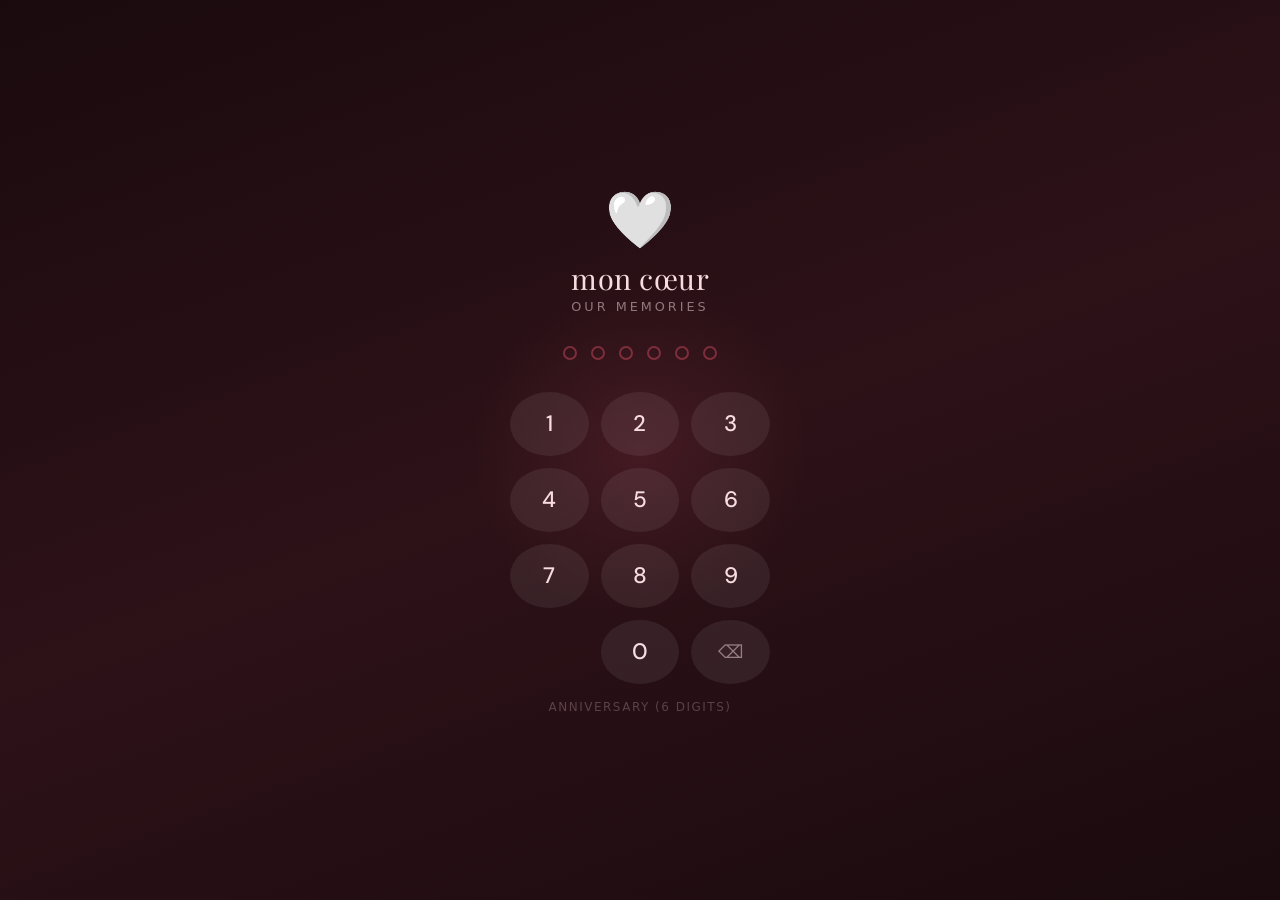
==== index.html @ a06420ff "1" ====
<!DOCTYPE html>
<html lang="en">
<head>
  <meta charset="UTF-8" />
  <meta name="viewport" content="width=device-width, initial-scale=1.0, maximum-scale=1.0" />
  <title>mon cœur 🤍</title>
  <link rel="preconnect" href="https://fonts.googleapis.com" />
  <link href="https://fonts.googleapis.com/css2?family=Playfair+Display:ital,wght@0,400;0,600;1,400&family=DM+Sans:wght@300;400;500&display=swap" rel="stylesheet" />
  <link rel="stylesheet" href="styles.css" />
</head>
<body>

<!-- ====== 🔒 LOCK SCREEN ====== -->
<div id="lockScreen" class="lock-screen">
  <div class="lock-glow"></div>
  <div class="lock-container">
    <div class="lock-logo">🤍</div>
    <div class="lock-title">mon cœur</div>
    <div class="lock-sub">our memories</div>
    <div class="pin-dots" id="pinDots">
      <div class="pin-dot"></div>
      <div class="pin-dot"></div>
      <div class="pin-dot"></div>
      <div class="pin-dot"></div>
      <div class="pin-dot"></div>
      <div class="pin-dot"></div>
    </div>
    <div class="keypad" id="keypad">
      <button class="key" data-k="1">1</button>
      <button class="key" data-k="2">2</button>
      <button class="key" data-k="3">3</button>
      <button class="key" data-k="4">4</button>
      <button class="key" data-k="5">5</button>
      <button class="key" data-k="6">6</button>
      <button class="key" data-k="7">7</button>
      <button class="key" data-k="8">8</button>
      <button class="key" data-k="9">9</button>
      <button class="key" data-k="" style="background:transparent;box-shadow:none;cursor:default;"></button>
      <button class="key" data-k="0">0</button>
      <button class="key del" id="delKey">⌫</button>
    </div>
    <div class="pin-hint" id="pinHint">anniversary (6 digits)</div>
  </div>
</div>

<!-- ====== HUB PAGE (locked behind PIN) ====== -->
<div id="pageHub" class="page">
  <div class="nav-row" style="justify-content:flex-end;">
    <span class="hub-icon">💕</span>
  </div>
  <h2>our little world</h2>
  <div class="subtitle">every moment with you is a treasure</div>

  <!-- photo strip -->
  <div class="photo-strip">
    <img class="hub-photo" src="images/ohima (1).jpeg" alt="us" />
    <img class="hub-photo" src="images/ohima (1).jpg" alt="us" />
    <img class="hub-photo" src="images/ohima (2).jpeg" alt="us" />
    <img class="hub-photo" src="images/ohima (3).jpg" alt="us" />
    <img class="hub-photo" src="images/ohima (4).jpg" alt="us" />
  </div>

  <div class="hub-cards">
    <div class="hub-card" data-page="reasons">
      <span class="card-icon">🥰</span>
      <div class="card-text"><h3>14 reasons</h3><p>why you're everything</p></div>
    </div>
    <div class="hub-card" data-page="surprise">
      <span class="card-icon">🗺️</span>
      <div class="card-text"><h3>memory game</h3><p>our little adventure</p></div>
    </div>
    <div class="hub-card" data-page="letters">
      <span class="card-icon">💌</span>
      <div class="card-text"><h3>open when…</h3><p>5 letters for you</p></div>
    </div>
    <div class="hub-card" data-page="gallery">
      <span class="card-icon">📸</span>
      <div class="card-text"><h3>gallery</h3><p>your smile</p></div>
    </div>
    <div class="hub-card" data-page="vault">
      <span class="card-icon">✨</span>
      <div class="card-text"><h3>memory vault</h3><p>our story, moment by moment</p></div>
    </div>
    <div class="hub-card" data-page="add">
      <span class="card-icon">＋</span>
      <div class="card-text"><h3>add a memory</h3><p>capture a new moment</p></div>
    </div>
  </div>
</div>

<!-- ====== 14 REASONS ====== -->
<div id="pageReasons" class="page">
  <div class="nav-row">
    <button class="back-btn" data-back>←</button>
    <h2 style="margin:0;">14 reasons</h2>
  </div>
  <div class="reasons-grid" id="reasonsGrid"></div>
  <div class="counter" id="reasonCounter">1 / 14 revealed</div>
  <button class="reveal-btn" id="revealOneMore">reveal one more ✨</button>
  <button class="reveal-btn hidden" id="revealAllBtn" style="background:#b13e4b; margin-top:8px;">reveal all 💖</button>
</div>

<!-- ====== SURPRISE GAME ====== -->
<div id="pageSurprise" class="page">
  <div class="nav-row">
    <button class="back-btn" data-back>←</button>
    <h2 style="margin:0;">memory game</h2>
  </div>
  <div class="game-area">
    <div id="gameStart">
      <div style="font-size:2.5rem; margin:20px 0;">🗺️</div>
      <p style="font-size:1.2rem; color:#b3434f;">ready for a tiny adventure?</p>
      <p style="color:#ac7b81; margin:10px 0 20px;">answer questions about us and unlock memories</p>
      <button class="reveal-btn" id="startGameBtn">let's go →</button>
    </div>
    <div id="gamePlay" class="hidden">
      <div id="questionBox" style="font-size:1.5rem; font-weight:600; color:#b13e4b; margin:20px 0 10px;"></div>
      <div class="options-box" id="optionsBox"></div>
      <div id="gameProgress" style="color:#b85763; margin-top:10px;">question 1 of 4</div>
    </div>
    <div id="gameEnd" class="hidden">
      <div style="font-size:3.5rem;">🎉</div>
      <h2 style="margin:10px 0;">you did it!</h2>
      <p style="color:#b85763;">our story keeps growing, and I can't wait for every next chapter with you.</p>
      <button class="reveal-btn" onclick="location.reload()">play again</button>
    </div>
  </div>
</div>

<!-- ====== GALLERY ====== -->
<div id="pageGallery" class="page">
  <div class="nav-row">
    <button class="back-btn" data-back>←</button>
    <h2 style="margin:0;">your smile</h2>
  </div>
  <div class="gallery-grid" id="galleryGrid"></div>
</div>

<!-- ====== MEMORY VAULT ====== -->
<div id="pageVault" class="page">
  <div class="nav-row">
    <button class="back-btn" data-back>←</button>
    <h2 style="margin:0;">memory vault</h2>
  </div>
  <div id="vaultContent"></div>
</div>

<!-- ====== ADD MEMORY ====== -->
<div id="pageAdd" class="page">
  <div class="nav-row">
    <button class="back-btn" data-back>←</button>
    <h2 style="margin:0;">add a memory</h2>
  </div>
  <div style="margin-top:10px;">
    <div class="form-group">
      <label class="form-label">title</label>
      <input class="form-input" id="memTitle" placeholder="what do you want to call this memory?" maxlength="60" />
    </div>
    <div class="form-group">
      <label class="form-label">date</label>
      <input class="form-input" id="memDate" type="date" />
    </div>
    <div class="form-group">
      <label class="form-label">category</label>
      <select class="form-select" id="memTag">
        <option value="date night">🌙 date night</option>
        <option value="adventure">🗺️ adventure</option>
        <option value="everyday">☀️ everyday moment</option>
        <option value="milestone">🎉 milestone</option>
        <option value="silly">😄 silly memory</option>
        <option value="first">✨ a first</option>
      </select>
    </div>
    <div class="form-group">
      <label class="form-label">what happened?</label>
      <textarea class="form-textarea" id="memNote" placeholder="describe the moment…"></textarea>
    </div>
    <div class="form-group">
      <label class="form-label">photo (optional)</label>
      <input type="file" id="memImage" accept="image/*" class="form-input" style="padding:8px;" />
      <div id="imagePreview" style="margin-top:8px; display:none;">
        <img id="previewImg" style="max-width:100%; max-height:150px; border-radius:12px; border:2px solid var(--border);" />
      </div>
    </div>
    <button class="reveal-btn" id="saveMemoryBtn" style="margin-top:0;">save this memory 🤍</button>
  </div>
</div>

<!-- ====== GAME MESSAGE OVERLAY ====== -->
<div id="messageOverlay" class="message-overlay">
  <div class="message-card">
    <button class="close-message-btn" id="closeMessageBtn">×</button>
    <div class="message-emoji" id="messageEmoji">💌</div>
    <div class="message-text" id="messageContent"></div>
    <div class="message-hint" id="messageHint"></div>
  </div>
</div>

<!-- ====== LIGHTBOX ====== -->
<div id="lightbox" class="lightbox hidden" onclick="closeLightbox()">
  <img id="expandedImg" src="" alt="expanded" />
  <div id="caption" style="color:white; margin-top:16px; font-size:1.4rem;"></div>
</div>

<!-- ====== TOAST ====== -->
<div class="added-toast" id="toast">memory saved 🤍</div>

<script src="script.js"></script>
</body>
</html>
---- styles.css ----
* {
    margin: 0;
    padding: 0;
    box-sizing: border-box;
    font-family: 'Segoe UI', 'Helvetica Neue', system-ui, -apple-system, sans-serif;
}

/* ===== 🔒 LOCK SCREEN ===== */
.lock-screen {
    position: fixed;
    inset: 0;
    z-index: 9999;
    background: linear-gradient(160deg, #1a0a0e 0%, #2d1218 50%, #1a0a0e 100%);
    display: flex;
    align-items: center;
    justify-content: center;
    padding: 40px 24px;
    transition: opacity 0.6s ease, visibility 0.6s ease;
}
.lock-screen.hidden {
    opacity: 0;
    visibility: hidden;
    pointer-events: none;
}
.lock-glow {
    position: absolute;
    top: 50%;
    left: 50%;
    transform: translate(-50%, -50%);
    width: 340px;
    height: 340px;
    background: radial-gradient(circle, rgba(201, 72, 91, 0.15) 0%, transparent 70%);
    pointer-events: none;
}
.lock-container {
    text-align: center;
    position: relative;
    z-index: 2;
    max-width: 320px;
    width: 100%;
}
.lock-logo {
    font-size: 3.5rem;
    margin-bottom: 6px;
    animation: heartbeat 2s ease-in-out infinite;
}
@keyframes heartbeat {
    0%, 100% { transform: scale(1); }
    50% { transform: scale(1.08); }
}
.lock-title {
    font-family: 'Playfair Display', serif;
    font-size: 1.8rem;
    color: #f7dde0;
    margin-bottom: 2px;
    letter-spacing: 0.5px;
}
.lock-sub {
    font-size: 0.8rem;
    color: rgba(247, 221, 224, 0.5);
    margin-bottom: 32px;
    letter-spacing: 3px;
    text-transform: uppercase;
}
.pin-dots {
    display: flex;
    gap: 14px;
    justify-content: center;
    margin-bottom: 32px;
}
.pin-dot {
    width: 14px;
    height: 14px;
    border-radius: 50%;
    border: 2px solid rgba(201, 72, 91, 0.5);
    transition: all 0.2s;
}
.pin-dot.filled {
    background: #c9485b;
    border-color: #c9485b;
    box-shadow: 0 0 10px rgba(201, 72, 91, 0.5);
}
.pin-dot.error { background: #c0392b; border-color: #c0392b; }
.pin-dot.success { background: #27ae60; border-color: #27ae60; }
.keypad {
    display: grid;
    grid-template-columns: repeat(3, 1fr);
    gap: 12px;
    max-width: 260px;
    margin: 0 auto 16px;
}
.key {
    height: 64px;
    border: none;
    border-radius: 50%;
    background: rgba(255, 255, 255, 0.07);
    color: #f7dde0;
    font-size: 1.4rem;
    font-weight: 500;
    cursor: pointer;
    transition: all 0.15s;
    font-family: 'DM Sans', sans-serif;
}
.key:active { transform: scale(0.93); background: rgba(255, 255, 255, 0.15); }
.key.del { color: rgba(247, 221, 224, 0.5); font-size: 1.1rem; }
.pin-hint {
    font-size: 0.75rem;
    color: rgba(247, 221, 224, 0.25);
    letter-spacing: 1.5px;
    text-transform: uppercase;
}
.pin-shake { animation: shake 0.5s ease; }
@keyframes shake {
    0%, 100% { transform: translateX(0); }
    20% { transform: translateX(-10px); }
    40% { transform: translateX(10px); }
    60% { transform: translateX(-8px); }
    80% { transform: translateX(8px); }
}

body {
    min-height: 100vh;
    background: linear-gradient(145deg, #ffe5e5 0%, #ffb8b8 100%);
    display: flex;
    align-items: center;
    justify-content: center;
    transition: background 0.4s;
    padding: 10px;
}

/* main container – all pages slide like cards */
.page {
    display: none;
    width: 100%;
    max-width: 420px;
    background: rgba(255, 255, 255, 0.8);
    backdrop-filter: blur(15px);
    -webkit-backdrop-filter: blur(15px);
    border-radius: 48px 48px 32px 32px;
    box-shadow: 0 30px 50px rgba(220, 60, 80, 0.25);
    padding: 24px 20px 30px;
    border: 2px solid rgba(255, 220, 220, 0.7);
    transition: transform 0.3s ease, opacity 0.3s;
    margin: 0 auto;
}

.page.active {
    display: block;
    animation: fadePop 0.4s cubic-bezier(0.175, 0.885, 0.32, 1.275);
}

@keyframes fadePop {
    0% { opacity: 0.3; transform: scale(0.97); }
    100% { opacity: 1; transform: scale(1); }
}

h1, h2 {
    text-align: center;
    color: #b13e4b;
    font-weight: 600;
    letter-spacing: -0.3px;
}

h2 { font-size: 1.9rem; margin-bottom: 12px; }
.subtitle {
    text-align: center;
    color: #b85763;
    margin-bottom: 24px;
    font-weight: 300;
    font-size: 1.1rem;
}

/* back / navigation row */
.nav-row {
    display: flex;
    align-items: center;
    justify-content: space-between;
    margin-bottom: 15px;
}
.back-btn {
    background: none;
    border: none;
    font-size: 1.7rem;
    color: #c06774;
    font-weight: 500;
    padding: 8px 10px 8px 0;
    cursor: pointer;
}
.hub-icon {
    font-size: 1.8rem;
}

/* photo strip (phone friendly) */
.photo-strip {
    display: flex;
    gap: 8px;
    overflow-x: auto;
    padding: 12px 0 20px;
    scrollbar-width: none;
    -webkit-overflow-scrolling: touch;
}
.photo-strip::-webkit-scrollbar { display: none; }
.hub-photo {
    width: 110px;
    height: 130px;
    object-fit: cover;
    border-radius: 28px;
    border: 3px solid white;
    box-shadow: 0 6px 12px rgba(0,0,0,0.1);
    flex-shrink: 0;
}

/* hub cards */
.hub-cards {
    display: flex;
    flex-direction: column;
    gap: 15px;
    margin: 10px 0;
}
.hub-card {
    background: white;
    border-radius: 30px;
    padding: 20px 25px;
    display: flex;
    align-items: center;
    gap: 18px;
    box-shadow: 0 5px 12px rgba(170, 80, 90, 0.15);
    border: 2px solid #ffe2e2;
    cursor: pointer;
    transition: all 0.2s;
}
.hub-card:active { transform: scale(0.99); background: #fff1f1; }
.card-icon { font-size: 2.8rem; min-width: 60px; text-align: center; }
.card-text h3 { font-size: 1.5rem; color: #b3434f; margin-bottom: 4px; }
.card-text p { color: #ac7b81; font-size: 1rem; }

/* 14 reasons grid */
.reasons-grid {
    display: grid;
    grid-template-columns: 1fr 1fr;
    gap: 12px;
    margin: 20px 0 25px;
    max-height: 55vh;
    overflow-y: auto;
    padding: 5px 5px 10px;
}
.reason-card {
    background: white;
    padding: 20px 12px;
    border-radius: 28px;
    font-size: 1rem;
    text-align: center;
    box-shadow: 0 4px 8px #ffd6dc;
    border-left: 6px solid #ff7b8b;
    font-weight: 500;
    color: #5b3c41;
}
.counter {
    text-align: center;
    font-size: 1.3rem;
    background: #ffeef0;
    padding: 14px;
    border-radius: 40px;
}
.reveal-btn, .action-btn {
    background: #ff4d6d;
    border: none;
    color: white;
    font-size: 1.3rem;
    padding: 16px 25px;
    border-radius: 50px;
    width: 100%;
    font-weight: 600;
    cursor: pointer;
    margin-top: 15px;
    box-shadow: 0 6px 0 #b13e4b;
    transition: 0.1s ease;
}
.reveal-btn:active { transform: translateY(4px); box-shadow: 0 2px 0 #b13e4b; }

/* surprise game */
.game-area { text-align: center; }
.options-box {
    display: flex;
    flex-direction: column;
    gap: 12px;
    margin: 25px 0;
}
.option-btn {
    background: white;
    border: 2px solid #ffb3b3;
    padding: 18px;
    border-radius: 50px;
    font-size: 1.2rem;
    color: #9f525e;
    font-weight: 500;
    cursor: pointer;
    transition: all 0.2s;
}
.option-btn:active { background: #ffe0e0; }
.option-btn.correct-guess {
    background: #d4edda;
    border-color: #28a745;
}
.option-btn.wrong-guess {
    background: #f8d7da;
    border-color: #dc3545;
    animation: shake 0.3s ease-in-out;
}
@keyframes shake {
    0%, 100% { transform: translateX(0); }
    25% { transform: translateX(-8px); }
    75% { transform: translateX(8px); }
}

/* message overlays (shared base) */
.message-overlay {
    display: none;
    position: fixed;
    top: 0; left: 0; width: 100%; height: 100%;
    background: rgba(0,0,0,0.2);
    backdrop-filter: blur(5px);
    align-items: center;
    justify-content: center;
    z-index: 2000;
}
.message-overlay.active {
    display: flex;
}
.message-card {
    width: 90%;
    max-width: 380px;
    background: white;
    border-radius: 60px;
    padding: 30px 20px 30px;
    border: 5px solid #ff8a9f;
    box-shadow: 0 20px 30px rgba(180, 40, 60, 0.3);
    text-align: center;
    position: relative;
    animation: popIn 0.3s cubic-bezier(0.175, 0.885, 0.32, 1.275);
}
@keyframes popIn {
    0% { opacity: 0; transform: scale(0.8); }
    100% { opacity: 1; transform: scale(1); }
}
.close-message-btn {
    position: absolute;
    top: 15px; right: 20px;
    background: none;
    border: none;
    font-size: 2.8rem;
    line-height: 1;
    color: #ff7085;
    cursor: pointer;
    padding: 0 10px;
}
.message-emoji {
    font-size: 3.5rem;
    margin: 10px 0 5px;
}
.message-text {
    font-size: 1.4rem;
    color: #a14252;
    padding: 15px 10px;
    font-weight: 500;
    word-break: break-word;
}
.message-hint {
    color: #c06673;
    margin-top: 10px;
}

/* ===== LETTERS: centered image, text top ===== */
.letters-board {
    display: flex;
    flex-direction: column;
    gap: 20px;
    margin: 15px 0;
}
.letter-envelope {
    background: #fff0f0;
    border-radius: 40px;
    padding: 20px;
    border: 2px solid #ffbaba;
    cursor: pointer;
    display: flex;
    flex-direction: column;
    align-items: center;
    text-align: center;
    transition: 0.1s;
}
.letter-envelope:active { background: #ffe4e4; }
.envelope-icon {
    font-size: 4rem;
    margin-bottom: 12px;
}
.letter-label {
    font-size: 1.5rem;
    font-weight: 600;
    color: #b3434f;
    margin-bottom: 8px;
}
.letter-status {
    background: #ffd9d9;
    padding: 6px 18px;
    border-radius: 40px;
    font-size: 1rem;
    color: #a53f4d;
    display: inline-block;
}

/* ===== GALLERY: centered images, caption on top ===== */
.gallery-grid {
    display: flex;
    flex-direction: column;
    gap: 25px;
    max-height: 65vh;
    overflow-y: auto;
    padding: 15px 5px 20px;
}
.gallery-item {
    border-radius: 45px;
    background: white;
    border: 3px solid white;
    box-shadow: 0 10px 20px #efc1c1;
    cursor: pointer;
    overflow: hidden;
    display: flex;
    flex-direction: column;
    align-items: center;
    text-align: center;
}
.gallery-item img {
    width: 100%;
    max-width: 280px;
    height: auto;
    aspect-ratio: 1 / 1;
    object-fit: cover;
    display: block;
    margin: 20px auto 10px;
    border-radius: 35px;
}
.photo-caption {
    font-size: 1.4rem;
    font-weight: 600;
    color: #a04554;
    padding: 5px 20px 20px;
    width: 100%;
    order: -1;
}

.hidden { display: none !important; }
.mt-2 { margin-top: 10px; }

/* lightbox */
.lightbox {
    position: fixed;
    top: 0; left: 0; right: 0; bottom: 0;
    background: rgba(0,0,0,0.85);
    display: flex;
    align-items: center;
    justify-content: center;
    z-index: 999;
}
.lightbox img {
    max-width: 90%;
    max-height: 75%;
    border-radius: 40px;
    border: 4px solid white;
}
#caption { color: white; margin-top: 16px; font-size: 1.4rem; }

/* toast */
.added-toast {
    position: fixed;
    bottom: 40px;
    left: 50%;
    transform: translateX(-50%);
    background: #1a0a0e;
    color: #f7dde0;
    padding: 14px 24px;
    border-radius: 100px;
    font-size: 0.9rem;
    white-space: nowrap;
    opacity: 0;
    pointer-events: none;
    transition: opacity 0.3s;
    z-index: 300;
}
.added-toast.show { opacity: 1; }
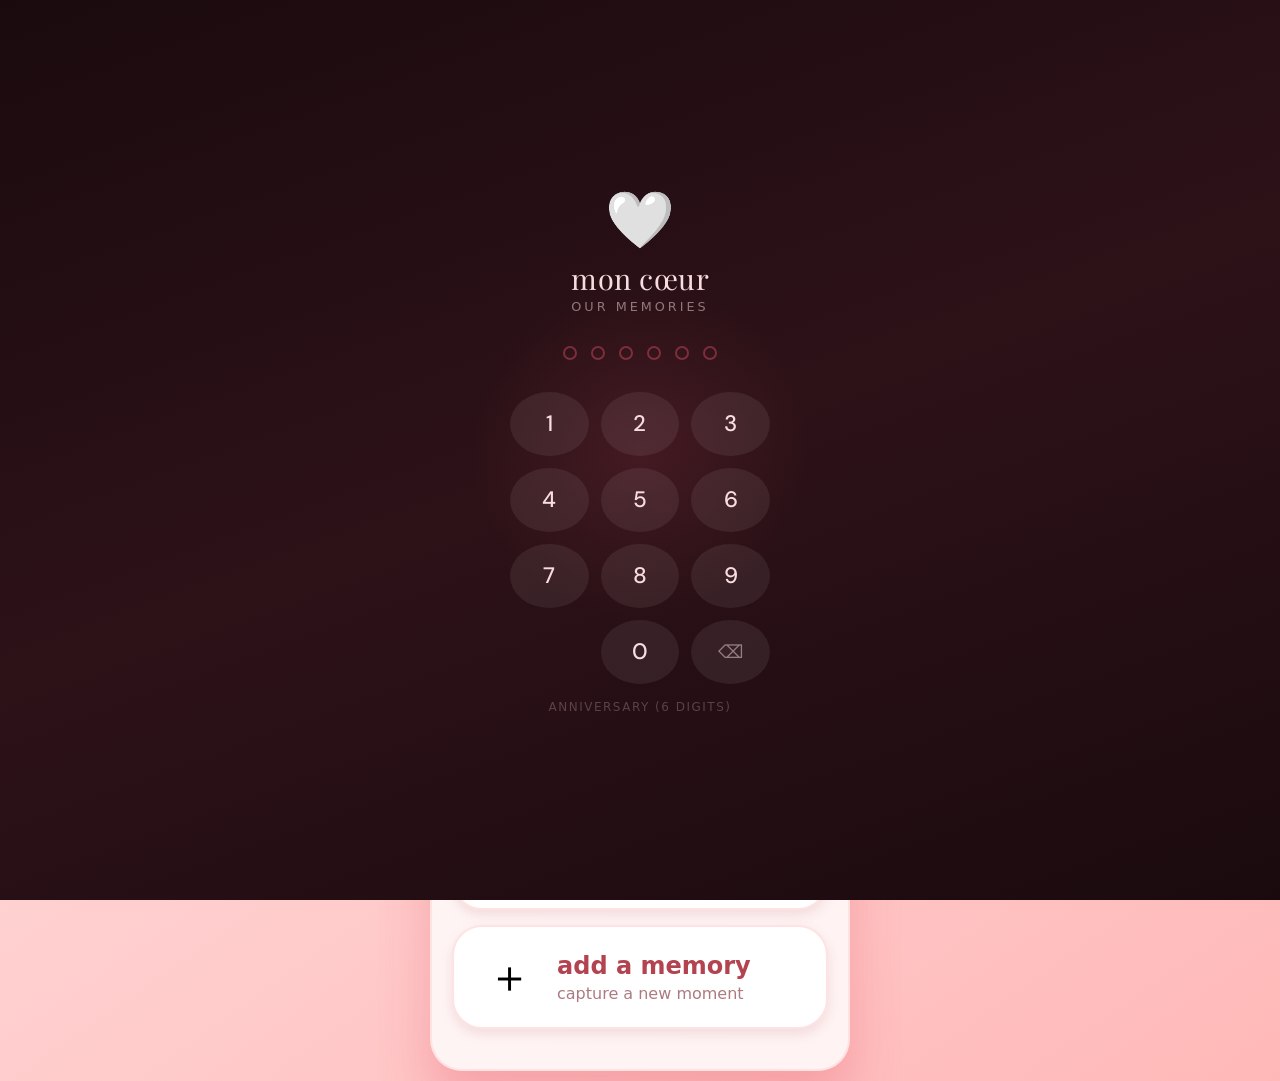
==== commit ade94e90: "3" ====
--- a/index.html
+++ b/index.html
@@ -44,21 +44,15 @@
 </div>
 
 <!-- ====== HUB PAGE (locked behind PIN) ====== -->
-<div id="pageHub" class="page">
+<div id="pageHub" class="page active">
   <div class="nav-row" style="justify-content:flex-end;">
     <span class="hub-icon">💕</span>
   </div>
   <h2>our little world</h2>
   <div class="subtitle">every moment with you is a treasure</div>
 
-  <!-- photo strip -->
-  <div class="photo-strip">
-    <img class="hub-photo" src="images/ohima (1).jpeg" alt="us" />
-    <img class="hub-photo" src="images/ohima (1).jpg" alt="us" />
-    <img class="hub-photo" src="images/ohima (2).jpeg" alt="us" />
-    <img class="hub-photo" src="images/ohima (3).jpg" alt="us" />
-    <img class="hub-photo" src="images/ohima (4).jpg" alt="us" />
-  </div>
+  <!-- photo strip — filled randomly by script.js -->
+  <div class="photo-strip" id="photoStrip"></div>
 
   <div class="hub-cards">
     <div class="hub-card" data-page="reasons">
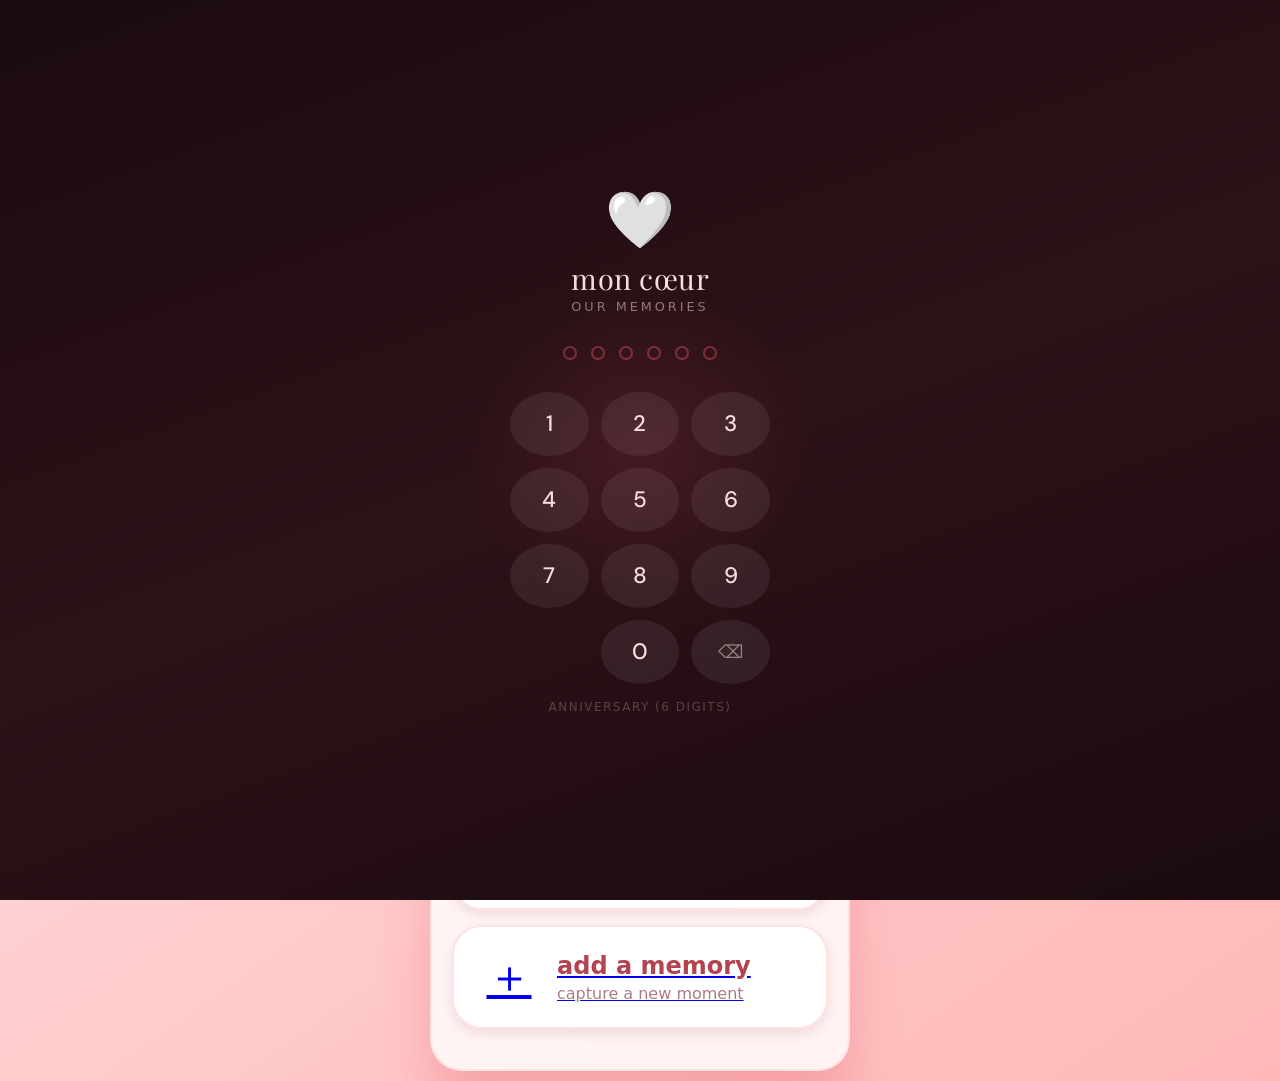
==== commit 0055ac18: "3" ====
--- a/index.html
+++ b/index.html
@@ -51,153 +51,35 @@
   <h2>our little world</h2>
   <div class="subtitle">every moment with you is a treasure</div>
 
-  <!-- photo strip — filled randomly by script.js -->
   <div class="photo-strip" id="photoStrip"></div>
 
   <div class="hub-cards">
-    <div class="hub-card" data-page="reasons">
+    <a class="hub-card" href="reasons.html">
       <span class="card-icon">🥰</span>
       <div class="card-text"><h3>14 reasons</h3><p>why you're everything</p></div>
-    </div>
-    <div class="hub-card" data-page="surprise">
+    </a>
+    <a class="hub-card" href="surprise.html">
       <span class="card-icon">🗺️</span>
       <div class="card-text"><h3>memory game</h3><p>our little adventure</p></div>
-    </div>
-    <div class="hub-card" data-page="letters">
+    </a>
+    <a class="hub-card" href="letters.html">
       <span class="card-icon">💌</span>
       <div class="card-text"><h3>open when…</h3><p>5 letters for you</p></div>
-    </div>
-    <div class="hub-card" data-page="gallery">
+    </a>
+    <a class="hub-card" href="gallery.html">
       <span class="card-icon">📸</span>
       <div class="card-text"><h3>gallery</h3><p>your smile</p></div>
-    </div>
-    <div class="hub-card" data-page="vault">
+    </a>
+    <a class="hub-card" href="vault.html">
       <span class="card-icon">✨</span>
       <div class="card-text"><h3>memory vault</h3><p>our story, moment by moment</p></div>
-    </div>
-    <div class="hub-card" data-page="add">
+    </a>
+    <a class="hub-card" href="add.html">
       <span class="card-icon">＋</span>
       <div class="card-text"><h3>add a memory</h3><p>capture a new moment</p></div>
-    </div>
+    </a>
   </div>
 </div>
-
-<!-- ====== 14 REASONS ====== -->
-<div id="pageReasons" class="page">
-  <div class="nav-row">
-    <button class="back-btn" data-back>←</button>
-    <h2 style="margin:0;">14 reasons</h2>
-  </div>
-  <div class="reasons-grid" id="reasonsGrid"></div>
-  <div class="counter" id="reasonCounter">1 / 14 revealed</div>
-  <button class="reveal-btn" id="revealOneMore">reveal one more ✨</button>
-  <button class="reveal-btn hidden" id="revealAllBtn" style="background:#b13e4b; margin-top:8px;">reveal all 💖</button>
-</div>
-
-<!-- ====== SURPRISE GAME ====== -->
-<div id="pageSurprise" class="page">
-  <div class="nav-row">
-    <button class="back-btn" data-back>←</button>
-    <h2 style="margin:0;">memory game</h2>
-  </div>
-  <div class="game-area">
-    <div id="gameStart">
-      <div style="font-size:2.5rem; margin:20px 0;">🗺️</div>
-      <p style="font-size:1.2rem; color:#b3434f;">ready for a tiny adventure?</p>
-      <p style="color:#ac7b81; margin:10px 0 20px;">answer questions about us and unlock memories</p>
-      <button class="reveal-btn" id="startGameBtn">let's go →</button>
-    </div>
-    <div id="gamePlay" class="hidden">
-      <div id="questionBox" style="font-size:1.5rem; font-weight:600; color:#b13e4b; margin:20px 0 10px;"></div>
-      <div class="options-box" id="optionsBox"></div>
-      <div id="gameProgress" style="color:#b85763; margin-top:10px;">question 1 of 4</div>
-    </div>
-    <div id="gameEnd" class="hidden">
-      <div style="font-size:3.5rem;">🎉</div>
-      <h2 style="margin:10px 0;">you did it!</h2>
-      <p style="color:#b85763;">our story keeps growing, and I can't wait for every next chapter with you.</p>
-      <button class="reveal-btn" onclick="location.reload()">play again</button>
-    </div>
-  </div>
-</div>
-
-<!-- ====== GALLERY ====== -->
-<div id="pageGallery" class="page">
-  <div class="nav-row">
-    <button class="back-btn" data-back>←</button>
-    <h2 style="margin:0;">your smile</h2>
-  </div>
-  <div class="gallery-grid" id="galleryGrid"></div>
-</div>
-
-<!-- ====== MEMORY VAULT ====== -->
-<div id="pageVault" class="page">
-  <div class="nav-row">
-    <button class="back-btn" data-back>←</button>
-    <h2 style="margin:0;">memory vault</h2>
-  </div>
-  <div id="vaultContent"></div>
-</div>
-
-<!-- ====== ADD MEMORY ====== -->
-<div id="pageAdd" class="page">
-  <div class="nav-row">
-    <button class="back-btn" data-back>←</button>
-    <h2 style="margin:0;">add a memory</h2>
-  </div>
-  <div style="margin-top:10px;">
-    <div class="form-group">
-      <label class="form-label">title</label>
-      <input class="form-input" id="memTitle" placeholder="what do you want to call this memory?" maxlength="60" />
-    </div>
-    <div class="form-group">
-      <label class="form-label">date</label>
-      <input class="form-input" id="memDate" type="date" />
-    </div>
-    <div class="form-group">
-      <label class="form-label">category</label>
-      <select class="form-select" id="memTag">
-        <option value="date night">🌙 date night</option>
-        <option value="adventure">🗺️ adventure</option>
-        <option value="everyday">☀️ everyday moment</option>
-        <option value="milestone">🎉 milestone</option>
-        <option value="silly">😄 silly memory</option>
-        <option value="first">✨ a first</option>
-      </select>
-    </div>
-    <div class="form-group">
-      <label class="form-label">what happened?</label>
-      <textarea class="form-textarea" id="memNote" placeholder="describe the moment…"></textarea>
-    </div>
-    <div class="form-group">
-      <label class="form-label">photo (optional)</label>
-      <input type="file" id="memImage" accept="image/*" class="form-input" style="padding:8px;" />
-      <div id="imagePreview" style="margin-top:8px; display:none;">
-        <img id="previewImg" style="max-width:100%; max-height:150px; border-radius:12px; border:2px solid var(--border);" />
-      </div>
-    </div>
-    <button class="reveal-btn" id="saveMemoryBtn" style="margin-top:0;">save this memory 🤍</button>
-  </div>
-</div>
-
-<!-- ====== GAME MESSAGE OVERLAY ====== -->
-<div id="messageOverlay" class="message-overlay">
-  <div class="message-card">
-    <button class="close-message-btn" id="closeMessageBtn">×</button>
-    <div class="message-emoji" id="messageEmoji">💌</div>
-    <div class="message-text" id="messageContent"></div>
-    <div class="message-hint" id="messageHint"></div>
-  </div>
-</div>
-
-<!-- ====== LIGHTBOX ====== -->
-<div id="lightbox" class="lightbox hidden" onclick="closeLightbox()">
-  <img id="expandedImg" src="" alt="expanded" />
-  <div id="caption" style="color:white; margin-top:16px; font-size:1.4rem;"></div>
-</div>
-
-<!-- ====== TOAST ====== -->
-<div class="added-toast" id="toast">memory saved 🤍</div>
 
 <script src="script.js"></script>
 </body>
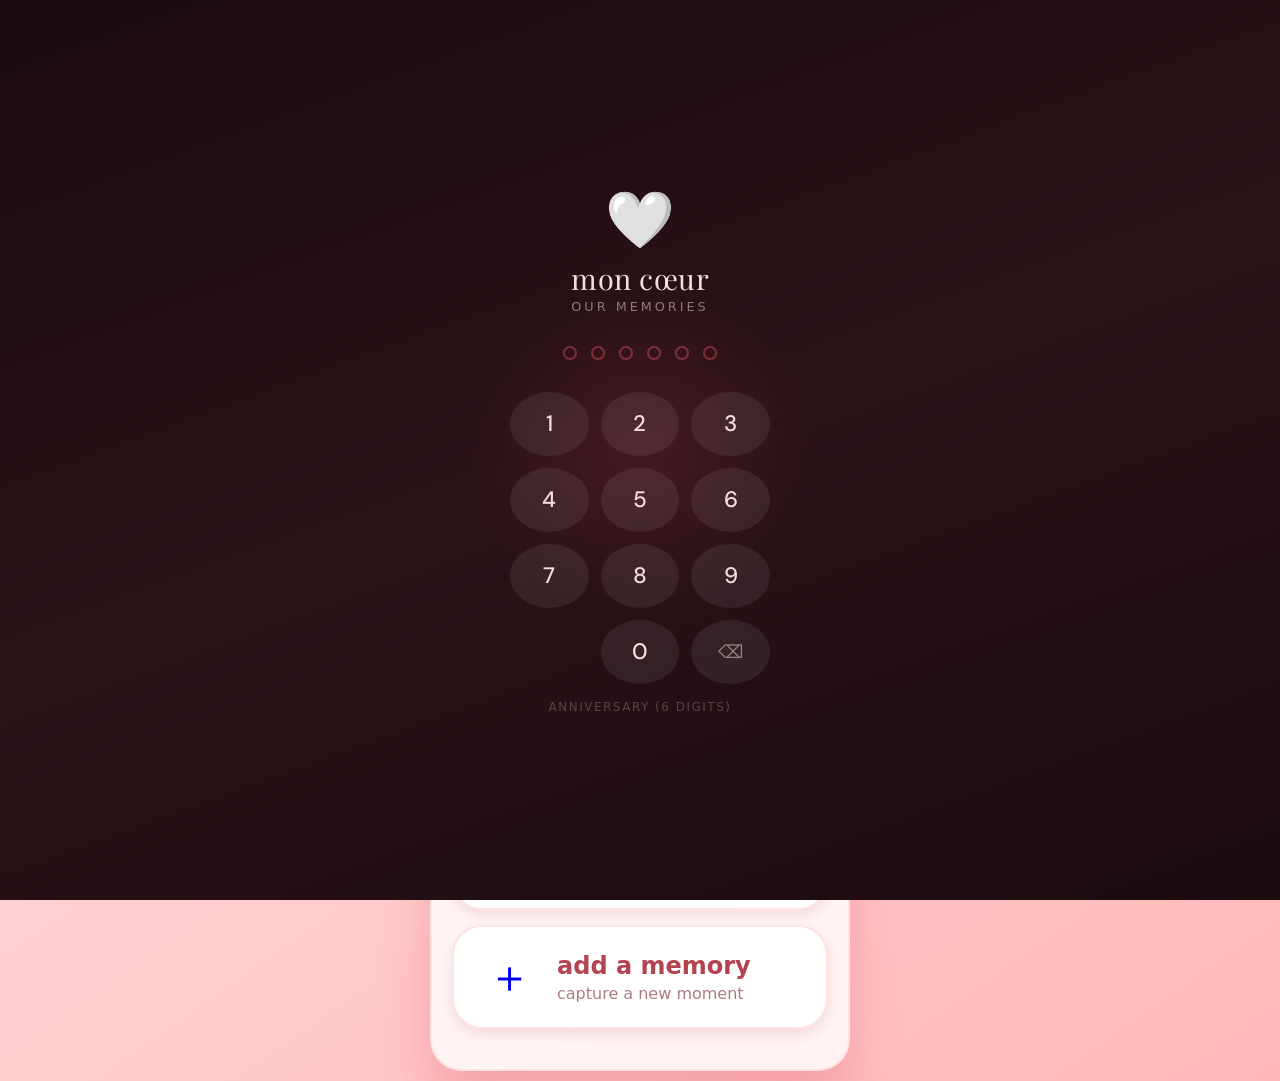
==== commit 0db58fe3: "5" ====
--- a/index.html
+++ b/index.html
@@ -18,12 +18,9 @@
     <div class="lock-title">mon cœur</div>
     <div class="lock-sub">our memories</div>
     <div class="pin-dots" id="pinDots">
-      <div class="pin-dot"></div>
-      <div class="pin-dot"></div>
-      <div class="pin-dot"></div>
-      <div class="pin-dot"></div>
-      <div class="pin-dot"></div>
-      <div class="pin-dot"></div>
+      <div class="pin-dot"></div><div class="pin-dot"></div>
+      <div class="pin-dot"></div><div class="pin-dot"></div>
+      <div class="pin-dot"></div><div class="pin-dot"></div>
     </div>
     <div class="keypad" id="keypad">
       <button class="key" data-k="1">1</button>
@@ -39,11 +36,11 @@
       <button class="key" data-k="0">0</button>
       <button class="key del" id="delKey">⌫</button>
     </div>
-    <div class="pin-hint" id="pinHint">anniversary (6 digits)</div>
+    <div class="pin-hint">anniversary (6 digits)</div>
   </div>
 </div>
 
-<!-- ====== HUB PAGE (locked behind PIN) ====== -->
+<!-- ====== HUB PAGE ====== -->
 <div id="pageHub" class="page active">
   <div class="nav-row" style="justify-content:flex-end;">
     <span class="hub-icon">💕</span>
@@ -51,7 +48,9 @@
   <h2>our little world</h2>
   <div class="subtitle">every moment with you is a treasure</div>
 
+  <!-- photo strip; images list is in hidden element below -->
   <div class="photo-strip" id="photoStrip"></div>
+  <div id="stripSource" data-images="ohima (1).jpeg, ohima (1).jpg, ohima (1).png, ohima (2).jpg, ohima (3).jpg, ohima (4).jpg, ohima (5).jpg, ohima (6).jpg, ohima (7).jpg, ohima (8).jpg, ohima (9).jpg, ohima (10).jpg, ohima (11).jpg, ohima (12).jpg, ohima (13).jpg, ohima (14).jpg, ohima (15).jpg, ohima (16).jpg, ohima (17).jpg, ohima (18).jpg" style="display:none;"></div>
 
   <div class="hub-cards">
     <a class="hub-card" href="reasons.html">
--- a/styles.css
+++ b/styles.css
@@ -1,490 +1,758 @@
 * {
-    margin: 0;
-    padding: 0;
-    box-sizing: border-box;
-    font-family: 'Segoe UI', 'Helvetica Neue', system-ui, -apple-system, sans-serif;
-}
-
-/* ===== 🔒 LOCK SCREEN ===== */
+  margin: 0;
+  padding: 0;
+  box-sizing: border-box;
+  font-family: 'Segoe UI', 'Helvetica Neue', system-ui, -apple-system, sans-serif;
+}
+
+/* ===== LOCK SCREEN ===== */
 .lock-screen {
-    position: fixed;
-    inset: 0;
-    z-index: 9999;
-    background: linear-gradient(160deg, #1a0a0e 0%, #2d1218 50%, #1a0a0e 100%);
-    display: flex;
-    align-items: center;
-    justify-content: center;
-    padding: 40px 24px;
-    transition: opacity 0.6s ease, visibility 0.6s ease;
+  position: fixed;
+  inset: 0;
+  z-index: 9999;
+  background: linear-gradient(160deg, #1a0a0e 0%, #2d1218 50%, #1a0a0e 100%);
+  display: flex;
+  align-items: center;
+  justify-content: center;
+  padding: 40px 24px;
+  transition: opacity 0.6s ease, visibility 0.6s ease;
 }
 .lock-screen.hidden {
-    opacity: 0;
-    visibility: hidden;
-    pointer-events: none;
+  opacity: 0;
+  visibility: hidden;
+  pointer-events: none;
 }
 .lock-glow {
-    position: absolute;
-    top: 50%;
-    left: 50%;
-    transform: translate(-50%, -50%);
-    width: 340px;
-    height: 340px;
-    background: radial-gradient(circle, rgba(201, 72, 91, 0.15) 0%, transparent 70%);
-    pointer-events: none;
+  position: absolute;
+  top: 50%;
+  left: 50%;
+  transform: translate(-50%, -50%);
+  width: 340px;
+  height: 340px;
+  background: radial-gradient(circle, rgba(201, 72, 91, 0.15) 0%, transparent 70%);
+  pointer-events: none;
 }
 .lock-container {
-    text-align: center;
-    position: relative;
-    z-index: 2;
-    max-width: 320px;
-    width: 100%;
+  text-align: center;
+  position: relative;
+  z-index: 2;
+  max-width: 320px;
+  width: 100%;
 }
 .lock-logo {
-    font-size: 3.5rem;
-    margin-bottom: 6px;
-    animation: heartbeat 2s ease-in-out infinite;
+  font-size: 3.5rem;
+  margin-bottom: 6px;
+  animation: heartbeat 2s ease-in-out infinite;
 }
 @keyframes heartbeat {
-    0%, 100% { transform: scale(1); }
-    50% { transform: scale(1.08); }
+  0%, 100% { transform: scale(1); }
+  50% { transform: scale(1.08); }
 }
 .lock-title {
-    font-family: 'Playfair Display', serif;
-    font-size: 1.8rem;
-    color: #f7dde0;
-    margin-bottom: 2px;
-    letter-spacing: 0.5px;
+  font-family: 'Playfair Display', serif;
+  font-size: 1.8rem;
+  color: #f7dde0;
+  margin-bottom: 2px;
+  letter-spacing: 0.5px;
 }
 .lock-sub {
-    font-size: 0.8rem;
-    color: rgba(247, 221, 224, 0.5);
-    margin-bottom: 32px;
-    letter-spacing: 3px;
-    text-transform: uppercase;
+  font-size: 0.8rem;
+  color: rgba(247, 221, 224, 0.5);
+  margin-bottom: 32px;
+  letter-spacing: 3px;
+  text-transform: uppercase;
 }
 .pin-dots {
-    display: flex;
-    gap: 14px;
-    justify-content: center;
-    margin-bottom: 32px;
+  display: flex;
+  gap: 14px;
+  justify-content: center;
+  margin-bottom: 32px;
 }
 .pin-dot {
-    width: 14px;
-    height: 14px;
-    border-radius: 50%;
-    border: 2px solid rgba(201, 72, 91, 0.5);
-    transition: all 0.2s;
+  width: 14px;
+  height: 14px;
+  border-radius: 50%;
+  border: 2px solid rgba(201, 72, 91, 0.5);
+  transition: all 0.2s;
 }
 .pin-dot.filled {
-    background: #c9485b;
-    border-color: #c9485b;
-    box-shadow: 0 0 10px rgba(201, 72, 91, 0.5);
+  background: #c9485b;
+  border-color: #c9485b;
+  box-shadow: 0 0 10px rgba(201, 72, 91, 0.5);
 }
 .pin-dot.error { background: #c0392b; border-color: #c0392b; }
 .pin-dot.success { background: #27ae60; border-color: #27ae60; }
 .keypad {
-    display: grid;
-    grid-template-columns: repeat(3, 1fr);
-    gap: 12px;
-    max-width: 260px;
-    margin: 0 auto 16px;
+  display: grid;
+  grid-template-columns: repeat(3, 1fr);
+  gap: 12px;
+  max-width: 260px;
+  margin: 0 auto 16px;
 }
 .key {
-    height: 64px;
-    border: none;
-    border-radius: 50%;
-    background: rgba(255, 255, 255, 0.07);
-    color: #f7dde0;
-    font-size: 1.4rem;
-    font-weight: 500;
-    cursor: pointer;
-    transition: all 0.15s;
-    font-family: 'DM Sans', sans-serif;
+  height: 64px;
+  border: none;
+  border-radius: 50%;
+  background: rgba(255, 255, 255, 0.07);
+  color: #f7dde0;
+  font-size: 1.4rem;
+  font-weight: 500;
+  cursor: pointer;
+  transition: all 0.15s;
+  font-family: 'DM Sans', sans-serif;
 }
 .key:active { transform: scale(0.93); background: rgba(255, 255, 255, 0.15); }
 .key.del { color: rgba(247, 221, 224, 0.5); font-size: 1.1rem; }
 .pin-hint {
-    font-size: 0.75rem;
-    color: rgba(247, 221, 224, 0.25);
-    letter-spacing: 1.5px;
-    text-transform: uppercase;
+  font-size: 0.75rem;
+  color: rgba(247, 221, 224, 0.25);
+  letter-spacing: 1.5px;
+  text-transform: uppercase;
 }
 .pin-shake { animation: shake 0.5s ease; }
 @keyframes shake {
-    0%, 100% { transform: translateX(0); }
-    20% { transform: translateX(-10px); }
-    40% { transform: translateX(10px); }
-    60% { transform: translateX(-8px); }
-    80% { transform: translateX(8px); }
-}
-
+  0%, 100% { transform: translateX(0); }
+  20% { transform: translateX(-10px); }
+  40% { transform: translateX(10px); }
+  60% { transform: translateX(-8px); }
+  80% { transform: translateX(8px); }
+}
+
+/* ===== GLOBAL BODY ===== */
 body {
-    min-height: 100vh;
-    background: linear-gradient(145deg, #ffe5e5 0%, #ffb8b8 100%);
-    display: flex;
-    align-items: center;
-    justify-content: center;
-    transition: background 0.4s;
-    padding: 10px;
-}
-
-/* main container – all pages slide like cards */
+  min-height: 100vh;
+  background: linear-gradient(145deg, #ffe5e5 0%, #ffb8b8 100%);
+  display: flex;
+  align-items: center;
+  justify-content: center;
+  transition: background 0.4s;
+  padding: 10px;
+}
+
+/* ===== PAGE CONTAINER (shared) ===== */
 .page {
-    display: none;
-    width: 100%;
-    max-width: 420px;
-    background: rgba(255, 255, 255, 0.8);
-    backdrop-filter: blur(15px);
-    -webkit-backdrop-filter: blur(15px);
-    border-radius: 48px 48px 32px 32px;
-    box-shadow: 0 30px 50px rgba(220, 60, 80, 0.25);
-    padding: 24px 20px 30px;
-    border: 2px solid rgba(255, 220, 220, 0.7);
-    transition: transform 0.3s ease, opacity 0.3s;
-    margin: 0 auto;
-}
-
+  display: none;
+  width: 100%;
+  max-width: 420px;
+  background: rgba(255, 255, 255, 0.8);
+  backdrop-filter: blur(15px);
+  -webkit-backdrop-filter: blur(15px);
+  border-radius: 48px 48px 32px 32px;
+  box-shadow: 0 30px 50px rgba(220, 60, 80, 0.25);
+  padding: 24px 20px 30px;
+  border: 2px solid rgba(255, 220, 220, 0.7);
+  transition: transform 0.3s ease, opacity 0.3s;
+  margin: 0 auto;
+}
 .page.active {
-    display: block;
-    animation: fadePop 0.4s cubic-bezier(0.175, 0.885, 0.32, 1.275);
-}
-
+  display: block;
+  animation: fadePop 0.4s cubic-bezier(0.175, 0.885, 0.32, 1.275);
+}
 @keyframes fadePop {
-    0% { opacity: 0.3; transform: scale(0.97); }
-    100% { opacity: 1; transform: scale(1); }
+  0% { opacity: 0.3; transform: scale(0.97); }
+  100% { opacity: 1; transform: scale(1); }
 }
 
 h1, h2 {
-    text-align: center;
-    color: #b13e4b;
-    font-weight: 600;
-    letter-spacing: -0.3px;
-}
-
+  text-align: center;
+  color: #b13e4b;
+  font-weight: 600;
+  letter-spacing: -0.3px;
+}
 h2 { font-size: 1.9rem; margin-bottom: 12px; }
 .subtitle {
-    text-align: center;
-    color: #b85763;
-    margin-bottom: 24px;
-    font-weight: 300;
-    font-size: 1.1rem;
-}
-
-/* back / navigation row */
+  text-align: center;
+  color: #b85763;
+  margin-bottom: 24px;
+  font-weight: 300;
+  font-size: 1.1rem;
+}
+
+/* Navigation row */
 .nav-row {
-    display: flex;
-    align-items: center;
-    justify-content: space-between;
-    margin-bottom: 15px;
+  display: flex;
+  align-items: center;
+  justify-content: space-between;
+  margin-bottom: 15px;
 }
 .back-btn {
-    background: none;
-    border: none;
-    font-size: 1.7rem;
-    color: #c06774;
-    font-weight: 500;
-    padding: 8px 10px 8px 0;
-    cursor: pointer;
-}
-.hub-icon {
-    font-size: 1.8rem;
-}
-
-/* photo strip (phone friendly) */
+  background: none;
+  border: none;
+  font-size: 1.7rem;
+  color: #c06774;
+  font-weight: 500;
+  padding: 8px 10px 8px 0;
+  cursor: pointer;
+  text-decoration: none;
+}
+.hub-icon { font-size: 1.8rem; }
+
+/* ===== HUB ===== */
 .photo-strip {
-    display: flex;
-    gap: 8px;
-    overflow-x: auto;
-    padding: 12px 0 20px;
-    scrollbar-width: none;
-    -webkit-overflow-scrolling: touch;
+  display: flex;
+  gap: 8px;
+  overflow-x: auto;
+  padding: 12px 0 20px;
+  scrollbar-width: none;
+  -webkit-overflow-scrolling: touch;
 }
 .photo-strip::-webkit-scrollbar { display: none; }
 .hub-photo {
-    width: 110px;
-    height: 130px;
-    object-fit: cover;
-    border-radius: 28px;
-    border: 3px solid white;
-    box-shadow: 0 6px 12px rgba(0,0,0,0.1);
-    flex-shrink: 0;
-}
-
-/* hub cards */
+  width: 110px;
+  height: 130px;
+  object-fit: cover;
+  border-radius: 28px;
+  border: 3px solid white;
+  box-shadow: 0 6px 12px rgba(0,0,0,0.1);
+  flex-shrink: 0;
+}
+
 .hub-cards {
-    display: flex;
-    flex-direction: column;
-    gap: 15px;
-    margin: 10px 0;
+  display: flex;
+  flex-direction: column;
+  gap: 15px;
+  margin: 10px 0;
 }
 .hub-card {
-    background: white;
-    border-radius: 30px;
-    padding: 20px 25px;
-    display: flex;
-    align-items: center;
-    gap: 18px;
-    box-shadow: 0 5px 12px rgba(170, 80, 90, 0.15);
-    border: 2px solid #ffe2e2;
-    cursor: pointer;
-    transition: all 0.2s;
+  background: white;
+  border-radius: 30px;
+  padding: 20px 25px;
+  display: flex;
+  align-items: center;
+  gap: 18px;
+  box-shadow: 0 5px 12px rgba(170, 80, 90, 0.15);
+  border: 2px solid #ffe2e2;
+  cursor: pointer;
+  transition: all 0.2s;
+  text-decoration: none;
 }
 .hub-card:active { transform: scale(0.99); background: #fff1f1; }
 .card-icon { font-size: 2.8rem; min-width: 60px; text-align: center; }
 .card-text h3 { font-size: 1.5rem; color: #b3434f; margin-bottom: 4px; }
 .card-text p { color: #ac7b81; font-size: 1rem; }
 
-/* 14 reasons grid */
+/* ===== REASONS ===== */
 .reasons-grid {
-    display: grid;
-    grid-template-columns: 1fr 1fr;
-    gap: 12px;
-    margin: 20px 0 25px;
-    max-height: 55vh;
-    overflow-y: auto;
-    padding: 5px 5px 10px;
+  display: grid;
+  grid-template-columns: 1fr 1fr;
+  gap: 12px;
+  margin: 20px 0 25px;
+  max-height: 55vh;
+  overflow-y: auto;
+  padding: 5px 5px 10px;
 }
 .reason-card {
-    background: white;
-    padding: 20px 12px;
-    border-radius: 28px;
-    font-size: 1rem;
-    text-align: center;
-    box-shadow: 0 4px 8px #ffd6dc;
-    border-left: 6px solid #ff7b8b;
-    font-weight: 500;
-    color: #5b3c41;
+  background: white;
+  padding: 20px 12px;
+  border-radius: 28px;
+  font-size: 1rem;
+  text-align: center;
+  box-shadow: 0 4px 8px #ffd6dc;
+  border-left: 6px solid #ff7b8b;
+  font-weight: 500;
+  color: #5b3c41;
 }
 .counter {
-    text-align: center;
-    font-size: 1.3rem;
-    background: #ffeef0;
-    padding: 14px;
-    border-radius: 40px;
+  text-align: center;
+  font-size: 1.3rem;
+  background: #ffeef0;
+  padding: 14px;
+  border-radius: 40px;
 }
 .reveal-btn, .action-btn {
-    background: #ff4d6d;
-    border: none;
-    color: white;
-    font-size: 1.3rem;
-    padding: 16px 25px;
-    border-radius: 50px;
-    width: 100%;
-    font-weight: 600;
-    cursor: pointer;
-    margin-top: 15px;
-    box-shadow: 0 6px 0 #b13e4b;
-    transition: 0.1s ease;
+  background: #ff4d6d;
+  border: none;
+  color: white;
+  font-size: 1.3rem;
+  padding: 16px 25px;
+  border-radius: 50px;
+  width: 100%;
+  font-weight: 600;
+  cursor: pointer;
+  margin-top: 15px;
+  box-shadow: 0 6px 0 #b13e4b;
+  transition: 0.1s ease;
 }
 .reveal-btn:active { transform: translateY(4px); box-shadow: 0 2px 0 #b13e4b; }
-
-/* surprise game */
-.game-area { text-align: center; }
-.options-box {
-    display: flex;
-    flex-direction: column;
-    gap: 12px;
-    margin: 25px 0;
-}
-.option-btn {
-    background: white;
-    border: 2px solid #ffb3b3;
-    padding: 18px;
-    border-radius: 50px;
-    font-size: 1.2rem;
-    color: #9f525e;
-    font-weight: 500;
-    cursor: pointer;
-    transition: all 0.2s;
-}
-.option-btn:active { background: #ffe0e0; }
-.option-btn.correct-guess {
-    background: #d4edda;
-    border-color: #28a745;
-}
-.option-btn.wrong-guess {
-    background: #f8d7da;
-    border-color: #dc3545;
-    animation: shake 0.3s ease-in-out;
-}
-@keyframes shake {
-    0%, 100% { transform: translateX(0); }
-    25% { transform: translateX(-8px); }
-    75% { transform: translateX(8px); }
-}
-
-/* message overlays (shared base) */
-.message-overlay {
-    display: none;
-    position: fixed;
-    top: 0; left: 0; width: 100%; height: 100%;
-    background: rgba(0,0,0,0.2);
-    backdrop-filter: blur(5px);
-    align-items: center;
-    justify-content: center;
-    z-index: 2000;
-}
-.message-overlay.active {
-    display: flex;
-}
-.message-card {
-    width: 90%;
-    max-width: 380px;
-    background: white;
-    border-radius: 60px;
-    padding: 30px 20px 30px;
-    border: 5px solid #ff8a9f;
-    box-shadow: 0 20px 30px rgba(180, 40, 60, 0.3);
-    text-align: center;
-    position: relative;
-    animation: popIn 0.3s cubic-bezier(0.175, 0.885, 0.32, 1.275);
-}
-@keyframes popIn {
-    0% { opacity: 0; transform: scale(0.8); }
-    100% { opacity: 1; transform: scale(1); }
-}
-.close-message-btn {
-    position: absolute;
-    top: 15px; right: 20px;
-    background: none;
-    border: none;
-    font-size: 2.8rem;
-    line-height: 1;
-    color: #ff7085;
-    cursor: pointer;
-    padding: 0 10px;
-}
-.message-emoji {
-    font-size: 3.5rem;
-    margin: 10px 0 5px;
-}
-.message-text {
-    font-size: 1.4rem;
-    color: #a14252;
-    padding: 15px 10px;
-    font-weight: 500;
-    word-break: break-word;
-}
-.message-hint {
-    color: #c06673;
-    margin-top: 10px;
-}
-
-/* ===== LETTERS: centered image, text top ===== */
+.reveal-btn:disabled { opacity: 0.5; transform: none; box-shadow: 0 6px 0 #b13e4b; }
+
+/* ===== SURPRISE (now simple) ===== */
+.placeholder-icon { font-size: 4rem; margin: 20px 0; }
+
+/* ===== LETTERS ===== */
 .letters-board {
-    display: flex;
-    flex-direction: column;
-    gap: 20px;
-    margin: 15px 0;
+  display: flex;
+  flex-direction: column;
+  gap: 20px;
+  margin: 15px 0;
 }
 .letter-envelope {
-    background: #fff0f0;
-    border-radius: 40px;
-    padding: 20px;
-    border: 2px solid #ffbaba;
-    cursor: pointer;
-    display: flex;
-    flex-direction: column;
-    align-items: center;
-    text-align: center;
-    transition: 0.1s;
-}
-.letter-envelope:active { background: #ffe4e4; }
-.envelope-icon {
-    font-size: 4rem;
-    margin-bottom: 12px;
-}
-.letter-label {
-    font-size: 1.5rem;
-    font-weight: 600;
-    color: #b3434f;
-    margin-bottom: 8px;
-}
-.letter-status {
-    background: #ffd9d9;
-    padding: 6px 18px;
-    border-radius: 40px;
-    font-size: 1rem;
-    color: #a53f4d;
-    display: inline-block;
-}
-
-/* ===== GALLERY: centered images, caption on top ===== */
+  background: linear-gradient(135deg, #fff5f5 0%, #fff0f0 100%);
+  border-radius: 28px;
+  padding: 0;
+  border: 2px solid #ffcece;
+  cursor: pointer;
+  overflow: hidden;
+  transition: transform 0.15s, box-shadow 0.15s;
+  box-shadow: 0 4px 14px rgba(180,60,80,0.1);
+}
+.letter-envelope:active { transform: scale(0.98); }
+.letter-envelope.opened {
+  border-color: #ffb3b3;
+  background: linear-gradient(135deg, #fff8f8 0%, #fff3f3 100%);
+}
+.envelope-inner {
+  display: flex;
+  align-items: center;
+  gap: 16px;
+  padding: 18px 20px;
+}
+.envelope-seal {
+  width: 56px;
+  height: 56px;
+  border-radius: 50%;
+  background: linear-gradient(135deg, #ff8fa3, #ff4d6d);
+  display: flex;
+  align-items: center;
+  justify-content: center;
+  font-size: 1.6rem;
+  flex-shrink: 0;
+  box-shadow: 0 4px 10px rgba(255,77,109,0.35);
+  transition: transform 0.3s;
+}
+.letter-envelope.opened .envelope-seal {
+  background: linear-gradient(135deg, #ff6b85, #e63c5c);
+  transform: rotate(10deg);
+}
+.envelope-text { flex: 1; }
+.envelope-label {
+  font-size: 1.1rem;
+  font-weight: 600;
+  color: #b3434f;
+  margin-bottom: 3px;
+  font-family: 'Playfair Display', serif;
+}
+.envelope-sub { font-size: 0.85rem; color: #c08090; }
+.envelope-status-chip {
+  font-size: 0.75rem;
+  font-weight: 600;
+  padding: 4px 12px;
+  border-radius: 30px;
+  background: #ffd9d9;
+  color: #b3434f;
+  letter-spacing: 0.5px;
+  flex-shrink: 0;
+}
+.letter-envelope.opened .envelope-status-chip {
+  background: #ffe8cc;
+  color: #b06030;
+}
+
+/* Special PIN pad */
+.s-dot {
+  width: 13px; height: 13px;
+  border-radius: 50%;
+  border: 2px solid rgba(201,72,91,0.4);
+  transition: all 0.2s;
+}
+.s-dot.filled { background: #c9485b; border-color: #c9485b; box-shadow: 0 0 8px rgba(201,72,91,0.5); }
+.s-dot.error  { background: #c0392b; border-color: #c0392b; }
+.s-dot.ok     { background: #27ae60; border-color: #27ae60; }
+.s-key {
+  height: 54px;
+  border: none;
+  border-radius: 50%;
+  background: rgba(255,255,255,0.07);
+  color: #f7dde0;
+  font-size: 1.25rem;
+  font-weight: 500;
+  cursor: pointer;
+  transition: all 0.12s;
+  font-family: 'DM Sans', sans-serif;
+}
+.s-key:active { transform: scale(0.92); background: rgba(255,255,255,0.14); }
+.s-del { color: rgba(247,221,224,0.45); font-size:1rem; }
+.s-shake { animation: sShake 0.45s ease; }
+@keyframes sShake {
+  0%,100% { transform: translateX(0); }
+  20% { transform: translateX(-8px); }
+  40% { transform: translateX(8px); }
+  60% { transform: translateX(-6px); }
+  80% { transform: translateX(6px); }
+}
+.special-letter-wrap { margin-top: 30px; }
+.special-divider {
+  display: flex;
+  align-items: center;
+  gap: 12px;
+  margin-bottom: 18px;
+}
+.special-divider::before,
+.special-divider::after {
+  content: '';
+  flex: 1;
+  height: 1px;
+  background: #ffc8c8;
+}
+.special-divider span {
+  font-size: 0.75rem;
+  color: #c08090;
+  letter-spacing: 2px;
+  text-transform: uppercase;
+  white-space: nowrap;
+}
+.special-envelope {
+  background: linear-gradient(135deg, #2d1218 0%, #4a1a24 100%);
+  border-radius: 28px;
+  overflow: hidden;
+  box-shadow: 0 8px 24px rgba(150,30,50,0.35);
+  border: 2px solid rgba(255,120,140,0.2);
+  cursor: pointer;
+  transition: transform 0.15s, box-shadow 0.15s;
+}
+.special-envelope:active { transform: scale(0.98); }
+.special-envelope.locked { cursor: default; }
+.special-envelope-inner {
+  display: flex;
+  align-items: center;
+  gap: 16px;
+  padding: 22px 20px;
+}
+.special-seal {
+  width: 60px;
+  height: 60px;
+  border-radius: 50%;
+  background: rgba(255,255,255,0.08);
+  border: 2px solid rgba(255,120,140,0.3);
+  display: flex;
+  align-items: center;
+  justify-content: center;
+  font-size: 1.7rem;
+  flex-shrink: 0;
+}
+.special-text { flex: 1; }
+.special-label {
+  font-size: 1.1rem;
+  font-weight: 600;
+  color: #f7dde0;
+  margin-bottom: 4px;
+  font-family: 'Playfair Display', serif;
+}
+.special-sub {
+  font-size: 0.82rem;
+  color: rgba(247,221,224,0.45);
+}
+.special-chip {
+  font-size: 0.72rem;
+  font-weight: 600;
+  padding: 5px 12px;
+  border-radius: 30px;
+  flex-shrink: 0;
+  letter-spacing: 0.5px;
+}
+.special-chip.locked-chip {
+  background: rgba(255,255,255,0.07);
+  color: rgba(247,221,224,0.4);
+}
+.special-chip.unlocked-chip {
+  background: rgba(255,180,150,0.15);
+  color: #ffb49a;
+}
+
+/* Letter modal */
+.letter-modal-overlay {
+  display: none;
+  position: fixed;
+  inset: 0;
+  background: rgba(10,2,5,0.6);
+  backdrop-filter: blur(8px);
+  -webkit-backdrop-filter: blur(8px);
+  align-items: center;
+  justify-content: center;
+  z-index: 3000;
+  padding: 20px;
+}
+.letter-modal-overlay.active { display: flex; }
+.letter-modal-card {
+  background: white;
+  border-radius: 40px;
+  width: 100%;
+  max-width: 380px;
+  max-height: 80vh;
+  overflow-y: auto;
+  border: 3px solid #ffcece;
+  box-shadow: 0 30px 60px rgba(180,40,60,0.35);
+  position: relative;
+  animation: popIn 0.35s cubic-bezier(0.175,0.885,0.32,1.275);
+  scrollbar-width: none;
+}
+.letter-modal-card::-webkit-scrollbar { display: none; }
+.letter-modal-header {
+  background: linear-gradient(135deg, #fff0f0, #ffe4e4);
+  padding: 28px 24px 20px;
+  border-radius: 38px 38px 0 0;
+  text-align: center;
+  border-bottom: 1px solid #ffd5d5;
+}
+.letter-modal-icon { font-size: 2.8rem; margin-bottom: 8px; }
+.letter-modal-title {
+  font-family: 'Playfair Display', serif;
+  font-size: 1.4rem;
+  font-style: italic;
+  color: #b13e4b;
+}
+.letter-modal-body {
+  padding: 24px;
+  color: #7a4550;
+  font-size: 1.05rem;
+  line-height: 1.85;
+}
+.letter-modal-body p { margin-bottom: 14px; }
+.letter-modal-body p:last-child { margin-bottom: 0; }
+.letter-modal-close {
+  position: sticky;
+  bottom: 0;
+  background: white;
+  padding: 16px 24px 20px;
+  border-top: 1px solid #ffe4e4;
+  border-radius: 0 0 38px 38px;
+}
+.letter-close-btn {
+  width: 100%;
+  background: #ff4d6d;
+  border: none;
+  color: white;
+  font-size: 1rem;
+  font-weight: 600;
+  padding: 14px;
+  border-radius: 50px;
+  cursor: pointer;
+  box-shadow: 0 4px 0 #b13e4b;
+  transition: 0.1s;
+  font-family: 'DM Sans', sans-serif;
+}
+.letter-close-btn:active { transform: translateY(3px); box-shadow: 0 1px 0 #b13e4b; }
+
+/* Dark modal for special letter */
+.letter-modal-card.dark-modal {
+  background: #1a0a0e;
+  border-color: rgba(255,120,140,0.25);
+}
+.letter-modal-card.dark-modal .letter-modal-header {
+  background: linear-gradient(135deg, #2d1218, #3d1820);
+  border-bottom-color: rgba(255,120,140,0.15);
+}
+.letter-modal-card.dark-modal .letter-modal-title { color: #f7dde0; }
+.letter-modal-card.dark-modal .letter-modal-body { color: rgba(247,221,224,0.82); }
+.letter-modal-card.dark-modal .letter-modal-close {
+  background: #1a0a0e;
+  border-top-color: rgba(255,120,140,0.15);
+}
+.letter-modal-card.dark-modal .letter-close-btn {
+  background: rgba(201,72,91,0.85);
+  box-shadow: 0 4px 0 rgba(120,20,35,0.8);
+}
+
+/* ===== GALLERY ===== */
 .gallery-grid {
-    display: flex;
-    flex-direction: column;
-    gap: 25px;
-    max-height: 65vh;
-    overflow-y: auto;
-    padding: 15px 5px 20px;
+  display: flex;
+  flex-direction: column;
+  gap: 25px;
+  max-height: 65vh;
+  overflow-y: auto;
+  padding: 15px 5px 20px;
 }
 .gallery-item {
-    border-radius: 45px;
-    background: white;
-    border: 3px solid white;
-    box-shadow: 0 10px 20px #efc1c1;
-    cursor: pointer;
-    overflow: hidden;
-    display: flex;
-    flex-direction: column;
-    align-items: center;
-    text-align: center;
+  border-radius: 45px;
+  background: white;
+  border: 3px solid white;
+  box-shadow: 0 10px 20px #efc1c1;
+  cursor: pointer;
+  overflow: hidden;
+  display: flex;
+  flex-direction: column;
+  align-items: center;
+  text-align: center;
 }
 .gallery-item img {
-    width: 100%;
-    max-width: 280px;
-    height: auto;
-    aspect-ratio: 1 / 1;
-    object-fit: cover;
-    display: block;
-    margin: 20px auto 10px;
-    border-radius: 35px;
+  width: 100%;
+  max-width: 280px;
+  height: auto;
+  aspect-ratio: 1 / 1;
+  object-fit: cover;
+  display: block;
+  margin: 20px auto 10px;
+  border-radius: 35px;
 }
 .photo-caption {
-    font-size: 1.4rem;
-    font-weight: 600;
-    color: #a04554;
-    padding: 5px 20px 20px;
-    width: 100%;
-    order: -1;
-}
-
+  font-size: 1.4rem;
+  font-weight: 600;
+  color: #a04554;
+  padding: 5px 20px 20px;
+  width: 100%;
+  order: -1;
+}
+
+/* Lightbox */
+.lightbox {
+  position: fixed;
+  top: 0; left: 0; right: 0; bottom: 0;
+  background: rgba(0,0,0,0.85);
+  display: flex;
+  align-items: center;
+  justify-content: center;
+  z-index: 999;
+}
+.lightbox img {
+  max-width: 90%;
+  max-height: 75%;
+  border-radius: 40px;
+  border: 4px solid white;
+}
+#caption { color: white; margin-top: 16px; font-size: 1.4rem; }
+
+/* ===== VAULT & ADD ===== */
+.form-group {
+  margin-bottom: 18px;
+}
+.form-label {
+  display: block;
+  font-weight: 500;
+  color: #b3434f;
+  margin-bottom: 6px;
+  font-size: 0.95rem;
+}
+.form-input, .form-select, .form-textarea {
+  width: 100%;
+  padding: 14px 16px;
+  border-radius: 30px;
+  border: 2px solid #ffdbdb;
+  font-size: 1rem;
+  background: white;
+  font-family: 'DM Sans', sans-serif;
+  transition: 0.2s;
+}
+.form-input:focus, .form-select:focus, .form-textarea:focus {
+  outline: none;
+  border-color: #ff7b8b;
+}
+.form-textarea {
+  min-height: 100px;
+  resize: vertical;
+}
+#imagePreview {
+  margin-top: 8px;
+}
+#previewImg {
+  max-width: 100%;
+  max-height: 150px;
+  border-radius: 12px;
+  border: 2px solid #ffdbdb;
+}
+
+/* Toast */
+.added-toast {
+  position: fixed;
+  bottom: 40px;
+  left: 50%;
+  transform: translateX(-50%);
+  background: #1a0a0e;
+  color: #f7dde0;
+  padding: 14px 24px;
+  border-radius: 100px;
+  font-size: 0.9rem;
+  white-space: nowrap;
+  opacity: 0;
+  pointer-events: none;
+  transition: opacity 0.3s;
+  z-index: 300;
+}
+.added-toast.show { opacity: 1; }
+
+/* ===== SPECIAL LETTER (standalone) ===== */
+.heart-bg {
+  position: fixed;
+  inset: 0;
+  pointer-events: none;
+  overflow: hidden;
+  z-index: 0;
+}
+.heart-bg span {
+  position: absolute;
+  bottom: -30px;
+  font-size: 1.2rem;
+  opacity: 0;
+  animation: floatUp linear infinite;
+}
+@keyframes floatUp {
+  0%   { transform: translateY(0) rotate(0deg); opacity: 0.6; }
+  100% { transform: translateY(-110vh) rotate(20deg); opacity: 0; }
+}
+.special-card {
+  position: relative;
+  z-index: 1;
+  width: 100%;
+  max-width: 420px;
+  background: rgba(255,255,255,0.04);
+  border: 1px solid rgba(255,140,160,0.2);
+  border-radius: 40px;
+  overflow: hidden;
+  box-shadow: 0 30px 60px rgba(0,0,0,0.5);
+  animation: riseIn 0.7s cubic-bezier(0.175, 0.885, 0.32, 1.275) both;
+}
+@keyframes riseIn {
+  0%   { opacity: 0; transform: translateY(30px) scale(0.96); }
+  100% { opacity: 1; transform: translateY(0) scale(1); }
+}
+.special-card .card-header {
+  background: linear-gradient(135deg, rgba(201,72,91,0.25), rgba(120,20,40,0.4));
+  padding: 36px 28px 28px;
+  text-align: center;
+  border-bottom: 1px solid rgba(255,140,160,0.15);
+}
+.special-card .header-icon {
+  font-size: 3.5rem;
+  margin-bottom: 14px;
+  display: block;
+  animation: pulse 2.5s ease-in-out infinite;
+}
+@keyframes pulse {
+  0%, 100% { transform: scale(1); }
+  50% { transform: scale(1.1); }
+}
+.special-card .header-title {
+  font-family: 'Playfair Display', serif;
+  font-size: 1.5rem;
+  font-style: italic;
+  color: #f7dde0;
+  line-height: 1.3;
+}
+.special-card .card-body {
+  padding: 28px;
+  color: rgba(247,221,224,0.82);
+  font-size: 1.05rem;
+  line-height: 1.9;
+}
+.special-card .card-body p { margin-bottom: 16px; }
+.special-card .card-body p:last-child { margin-bottom: 0; }
+.special-card .card-body em { color: #ffb3c1; font-style: italic; }
+.special-card .card-body strong { color: #f7dde0; font-weight: 600; }
+.special-card .card-footer {
+  padding: 20px 28px 28px;
+  text-align: center;
+  border-top: 1px solid rgba(255,140,160,0.1);
+}
+.special-card .back-link {
+  display: inline-block;
+  color: rgba(247,221,224,0.45);
+  font-size: 0.85rem;
+  text-decoration: none;
+  letter-spacing: 1px;
+  text-transform: uppercase;
+  transition: color 0.2s;
+}
+.special-card .back-link:hover { color: rgba(247,221,224,0.7); }
+
+/* ===== UTILITY ===== */
 .hidden { display: none !important; }
-.mt-2 { margin-top: 10px; }
-
-/* lightbox */
-.lightbox {
-    position: fixed;
-    top: 0; left: 0; right: 0; bottom: 0;
-    background: rgba(0,0,0,0.85);
-    display: flex;
-    align-items: center;
-    justify-content: center;
-    z-index: 999;
-}
-.lightbox img {
-    max-width: 90%;
-    max-height: 75%;
-    border-radius: 40px;
-    border: 4px solid white;
-}
-#caption { color: white; margin-top: 16px; font-size: 1.4rem; }
-
-/* toast */
-.added-toast {
-    position: fixed;
-    bottom: 40px;
-    left: 50%;
-    transform: translateX(-50%);
-    background: #1a0a0e;
-    color: #f7dde0;
-    padding: 14px 24px;
-    border-radius: 100px;
-    font-size: 0.9rem;
-    white-space: nowrap;
-    opacity: 0;
-    pointer-events: none;
-    transition: opacity 0.3s;
-    z-index: 300;
-}
-.added-toast.show { opacity: 1; }+.mt-2 { margin-top: 10px; }
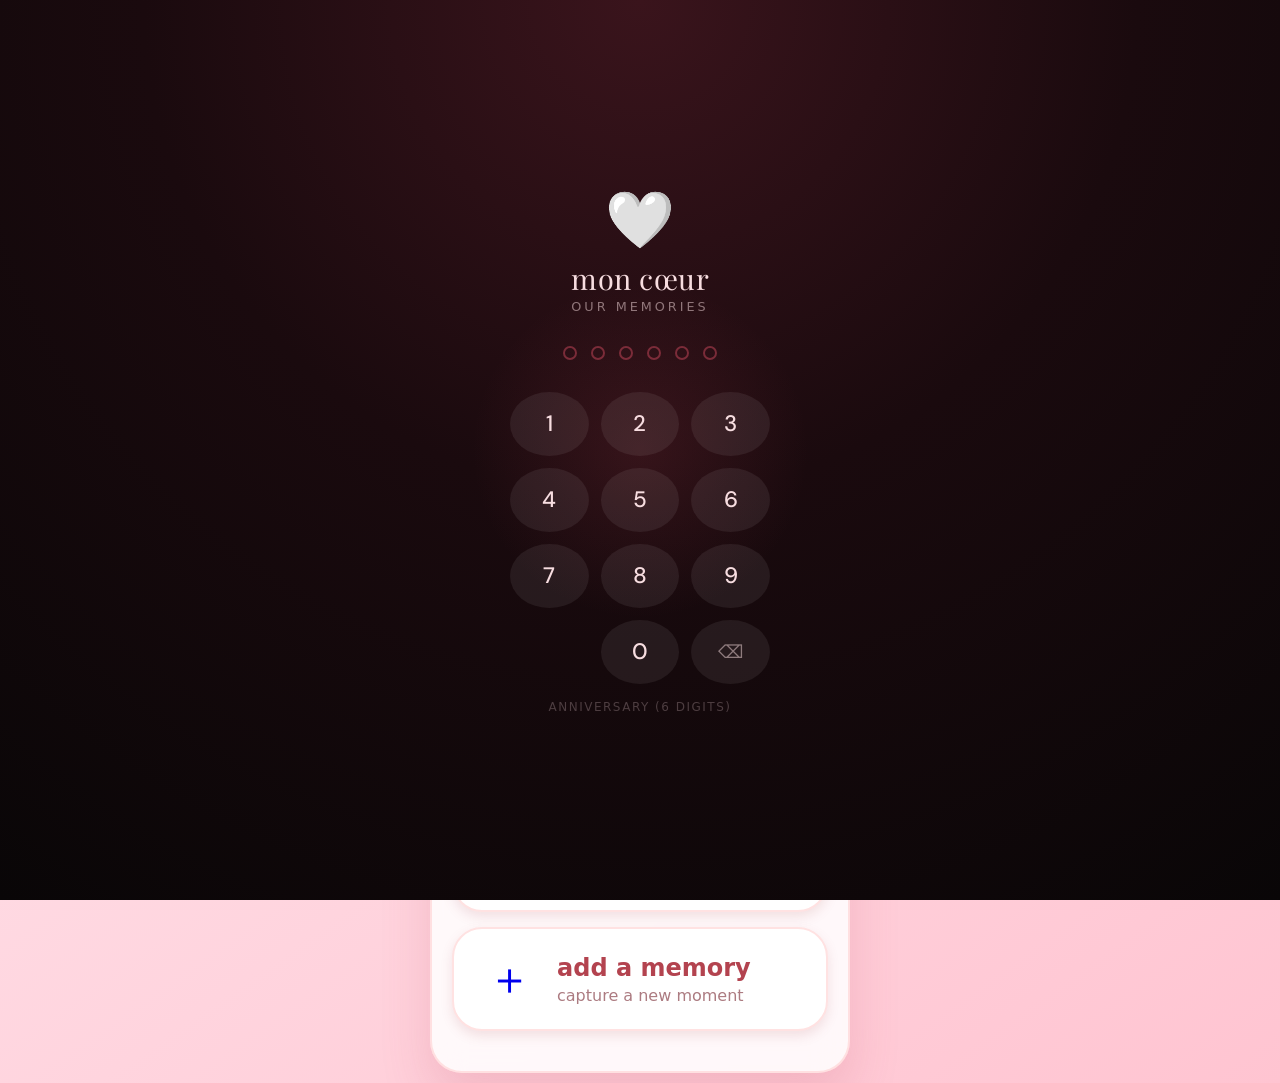
==== commit 5209a548: "5" ====
--- a/index.html
+++ b/index.html
@@ -59,7 +59,7 @@
     </a>
     <a class="hub-card" href="surprise.html">
       <span class="card-icon">🗺️</span>
-      <div class="card-text"><h3>memory game</h3><p>our little adventure</p></div>
+      <div class="card-text"><h3>Suprises</h3><p> surprises for you</p></div>
     </a>
     <a class="hub-card" href="letters.html">
       <span class="card-icon">💌</span>
@@ -67,7 +67,7 @@
     </a>
     <a class="hub-card" href="gallery.html">
       <span class="card-icon">📸</span>
-      <div class="card-text"><h3>gallery</h3><p>your smile</p></div>
+      <div class="card-text"><h3>gallery</h3><p>all our moments</p></div>
     </a>
     <a class="hub-card" href="vault.html">
       <span class="card-icon">✨</span>
--- a/styles.css
+++ b/styles.css
@@ -10,7 +10,7 @@
   position: fixed;
   inset: 0;
   z-index: 9999;
-  background: linear-gradient(160deg, #1a0a0e 0%, #2d1218 50%, #1a0a0e 100%);
+  background: radial-gradient(circle at top, #3a141c 0%, #1a0a0e 45%, #090607 100%);
   display: flex;
   align-items: center;
   justify-content: center;
@@ -121,7 +121,7 @@
 /* ===== GLOBAL BODY ===== */
 body {
   min-height: 100vh;
-  background: linear-gradient(145deg, #ffe5e5 0%, #ffb8b8 100%);
+  background: linear-gradient(145deg, #fff2f2 0%, #ffd9e2 45%, #ffc4d1 100%);
   display: flex;
   align-items: center;
   justify-content: center;
@@ -134,13 +134,13 @@
   display: none;
   width: 100%;
   max-width: 420px;
-  background: rgba(255, 255, 255, 0.8);
-  backdrop-filter: blur(15px);
-  -webkit-backdrop-filter: blur(15px);
+  background: rgba(255, 255, 255, 0.86);
+  backdrop-filter: blur(16px);
+  -webkit-backdrop-filter: blur(16px);
   border-radius: 48px 48px 32px 32px;
-  box-shadow: 0 30px 50px rgba(220, 60, 80, 0.25);
+  box-shadow: 0 24px 50px rgba(191, 71, 95, 0.18);
   padding: 24px 20px 30px;
-  border: 2px solid rgba(255, 220, 220, 0.7);
+  border: 2px solid rgba(255, 220, 220, 0.85);
   transition: transform 0.3s ease, opacity 0.3s;
   margin: 0 auto;
 }
@@ -190,20 +190,21 @@
 /* ===== HUB ===== */
 .photo-strip {
   display: flex;
-  gap: 8px;
+  gap: 10px;
   overflow-x: auto;
-  padding: 12px 0 20px;
-  scrollbar-width: none;
+  padding: 8px 0 20px;
+  scrollbar-width: thin;
   -webkit-overflow-scrolling: touch;
 }
-.photo-strip::-webkit-scrollbar { display: none; }
+.photo-strip::-webkit-scrollbar { height: 6px; }
+.photo-strip::-webkit-scrollbar-thumb { background: rgba(201,72,91,0.25); border-radius: 999px; }
 .hub-photo {
-  width: 110px;
-  height: 130px;
+  width: 112px;
+  height: 136px;
   object-fit: cover;
-  border-radius: 28px;
-  border: 3px solid white;
-  box-shadow: 0 6px 12px rgba(0,0,0,0.1);
+  border-radius: 24px;
+  border: 3px solid rgba(255,255,255,0.95);
+  box-shadow: 0 10px 18px rgba(180,70,90,0.16);
   flex-shrink: 0;
 }
 
@@ -557,16 +558,16 @@
 .gallery-grid {
   display: flex;
   flex-direction: column;
-  gap: 25px;
-  max-height: 65vh;
+  gap: 20px;
+  max-height: 66vh;
   overflow-y: auto;
-  padding: 15px 5px 20px;
+  padding: 8px 4px 20px;
 }
 .gallery-item {
-  border-radius: 45px;
-  background: white;
-  border: 3px solid white;
-  box-shadow: 0 10px 20px #efc1c1;
+  border-radius: 32px;
+  background: linear-gradient(135deg, #fff7f7 0%, #fff2f5 100%);
+  border: 2px solid rgba(255, 199, 208, 0.7);
+  box-shadow: 0 12px 24px rgba(188, 89, 111, 0.12);
   cursor: pointer;
   overflow: hidden;
   display: flex;
@@ -581,14 +582,14 @@
   aspect-ratio: 1 / 1;
   object-fit: cover;
   display: block;
-  margin: 20px auto 10px;
-  border-radius: 35px;
+  margin: 16px auto 12px;
+  border-radius: 24px;
 }
 .photo-caption {
-  font-size: 1.4rem;
+  font-size: 1.08rem;
   font-weight: 600;
   color: #a04554;
-  padding: 5px 20px 20px;
+  padding: 16px 18px 0;
   width: 100%;
   order: -1;
 }
@@ -596,20 +597,23 @@
 /* Lightbox */
 .lightbox {
   position: fixed;
-  top: 0; left: 0; right: 0; bottom: 0;
-  background: rgba(0,0,0,0.85);
-  display: flex;
+  inset: 0;
+  background: rgba(10, 6, 8, 0.9);
+  display: flex;
+  flex-direction: column;
   align-items: center;
   justify-content: center;
   z-index: 999;
+  padding: 24px;
 }
 .lightbox img {
-  max-width: 90%;
-  max-height: 75%;
-  border-radius: 40px;
-  border: 4px solid white;
-}
-#caption { color: white; margin-top: 16px; font-size: 1.4rem; }
+  max-width: 92%;
+  max-height: 74%;
+  border-radius: 28px;
+  border: 3px solid rgba(255,255,255,0.9);
+  box-shadow: 0 16px 40px rgba(0,0,0,0.3);
+}
+#caption { color: white; margin-top: 16px; font-size: 1.05rem; text-align: center; max-width: 420px; }
 
 /* ===== VAULT & ADD ===== */
 .form-group {
